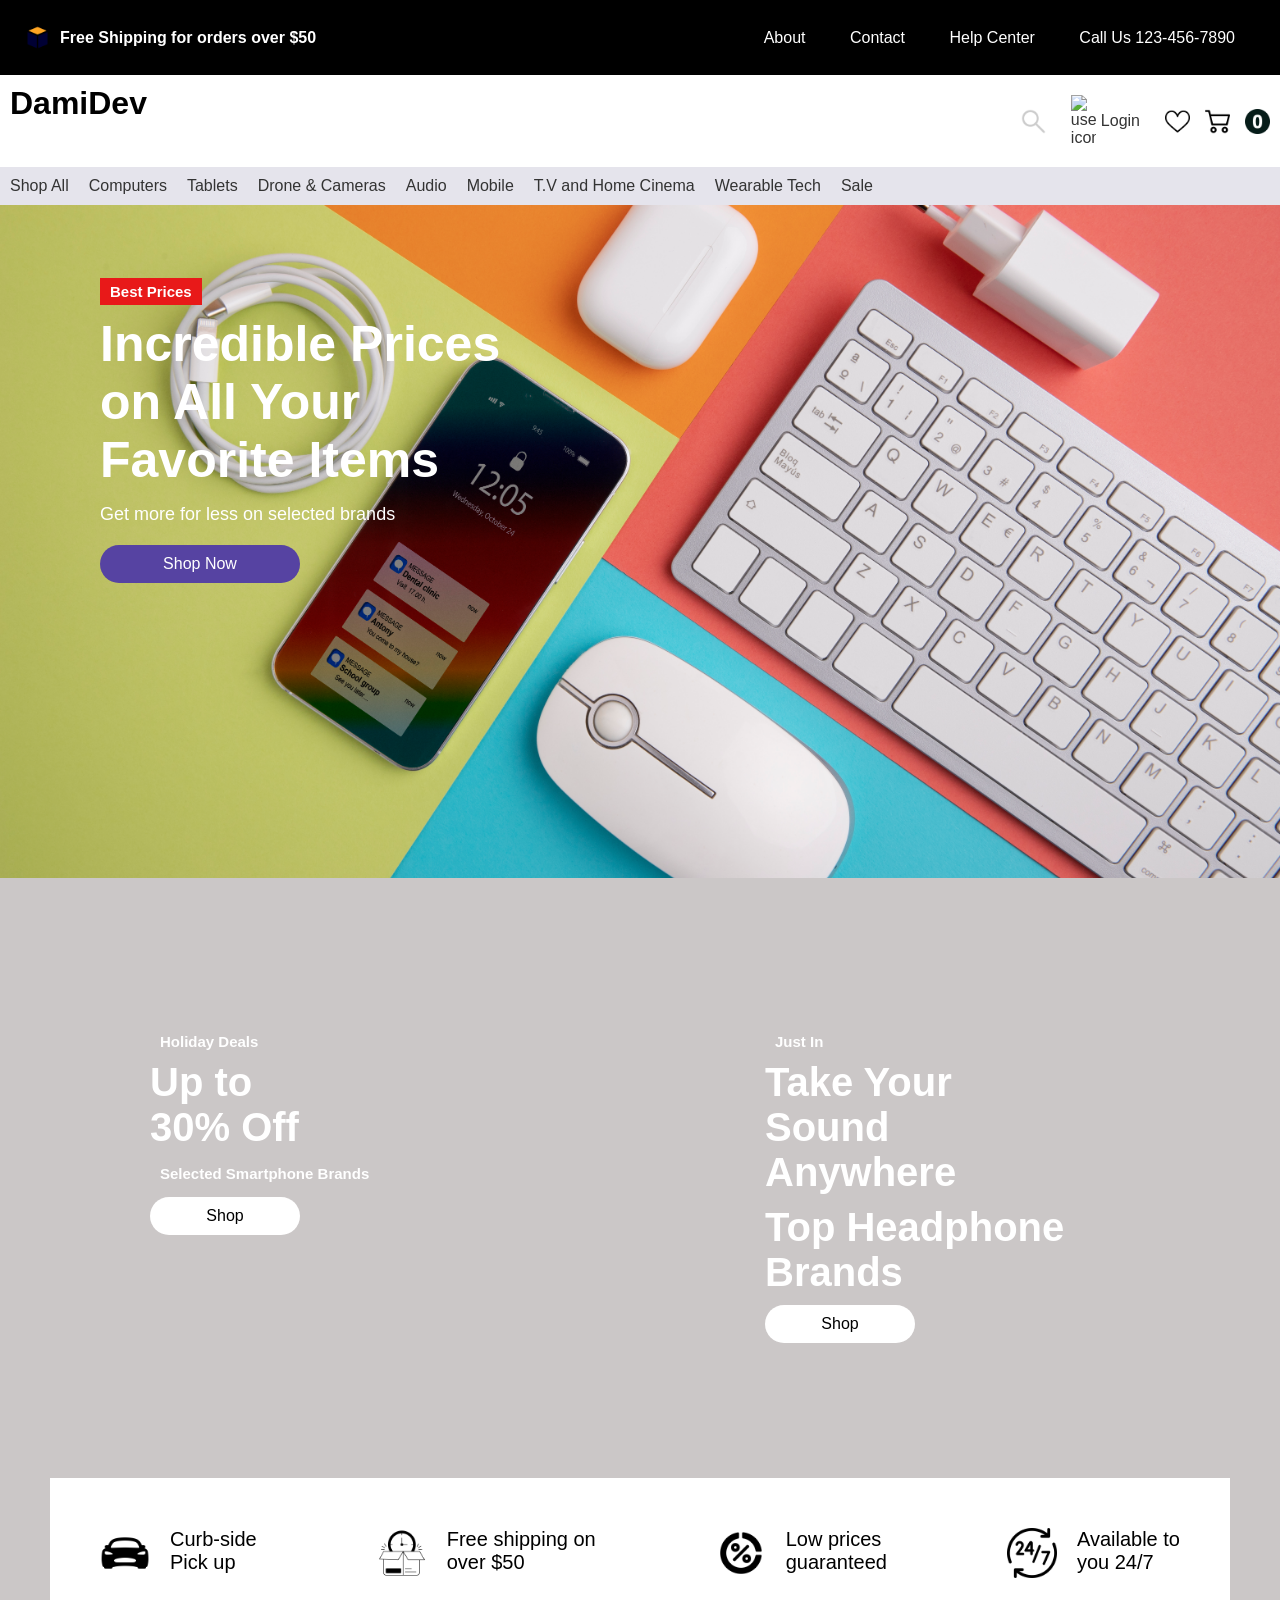
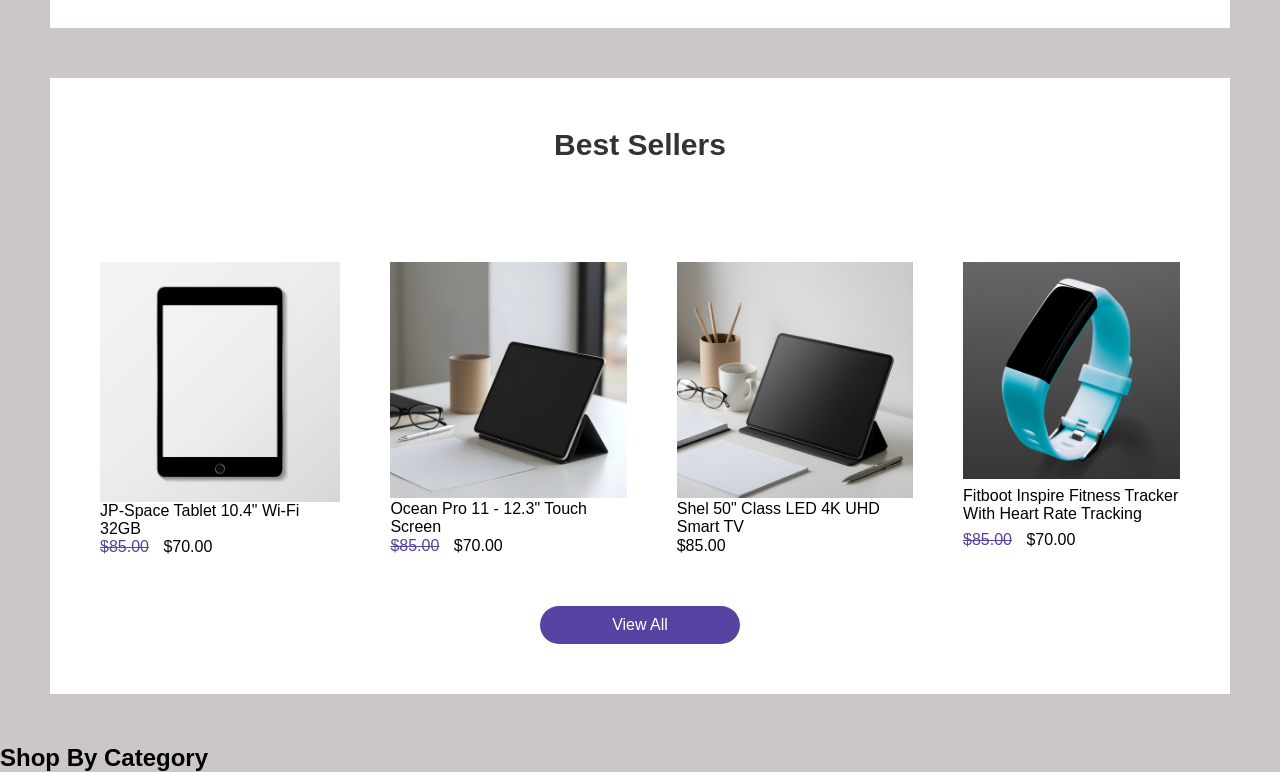
==== index.html @ f5f74932 "Renamed" ====
<!DOCTYPE html>
<html lang="en">

<head>
    <meta charset="UTF-8">
    <meta name="viewport" content="width=device-width, initial-scale=1.0">
    <title>Document</title>
    <link rel="stylesheet" href="pro.css">
</head>

<body>
    <div class="alignment">
        <div class="fixed">
            <div class="nav">
                <div class="left-nav">
                    <img src="box1.png" alt="box icon">
                    <h4>Free Shipping for orders over $50</h4>
                    <div class="about">
                        <a href="#">About</a>
                        <a href="#">Contact</a>
                        <a href="#">Help Center</a>
                        <a href="#">Call Us 123-456-7890</a>
                    </div>
                </div>
            </div>
            <div class="main">
                <div class="logo">
                    <h1>Dami</h1>
                    <h1>Dev</h1>
                </div>
                <div class="icons">
                    <img src="sea.png" alt="search icon">
                    <a href=""><img src="user.png" alt="user icon">Login</a>
                    <img src="heart.png" alt="heart icon">
                    <img src="carrt.png" alt="cart icon">
                    <img src="ooo.png" alt="Letter O icon">
                </div>
            </div>
            <div class="head">
                <a href="#">Shop All</a>
                <a href="#">Computers</a>
                <a href="#">Tablets</a>
                <a href="#">Drone & Cameras</a>
                <a href="#">Audio</a>
                <a href="#">Mobile</a>
                <a href="#">T.V and Home Cinema</a>
                <a href="#">Wearable Tech</a>
                <a href="#">Sale</a>
            </div>
        </div>
        <div class="down">
            <div class="background">
                <div class="bgd">
                    <h5>Best Prices</h5>
                    <h2>Incredible Prices <br> on All Your <br> Favorite Items</h2>
                    <p>Get more for less on selected brands</p>
                    <button>Shop Now</button>
                </div>
            </div>
        </div>
        <div class="smallbody">
            <div class="body-left">
                <div class="body-left-in">
                    <h4>Holiday Deals</h4>
                    <h2>Up to <br> 30% Off</h2>
                    <h5>Selected Smartphone Brands</h5>
                    <button>Shop</button>
                </div>
            </div>
            <div class="body-right">
                <div class="body-right-in">
                    <h4>Just In</h4>
                    <h2>Take Your <br>Sound <br>Anywhere</h2>
                    <h2>Top Headphone Brands</h2>
                    <button>Shop</button>
                </div>
            </div>
        </div>
        <div class="middle">
            <div class="car">
                <img src="car.png" alt="car image">
                <p>Curb-side <br> Pick up</p>
            </div>
            <div class="shipping">
                <img src="on-time.png" alt="on-time image">
                <p>Free shipping on<br> over $50</p>
            </div>
            <div class="low-price">
                <img src="percent.png" alt="percent icon">
                <p>Low prices <br> guaranteed</p>
            </div>
            <div class="twentyfourseven">
                <img src="availability.png" alt="availability icon">
                <p>Available to <br>you 24/7</p>
            </div>
        </div>
        <div class="best-seller">
            <h2>Best Sellers</h2>
            <div class="product">

                <div class="tab">
                    <img src="tabb.jpg" alt="Tablet image">
                    <p>JP-Space Tablet 10.4" Wi-Fi 32GB</p>
                    <p><del>$85.00</del> $70.00</p>
                </div>

                <div class="tablet">
                    <img src="tabu.jpg" alt="Tabelet Image">
                    <p>Ocean Pro 11 - 12.3" Touch Screen</p>
                    <p><del>$85.00</del> $70.00</p>
                </div>

                <div class="television">
                    <img src="pentab.jpg" alt="Smart-tv image">
                    <p>Shel 50" Class LED 4K UHD Smart TV</p>
                    <p>$85.00</p>
                </div>

                <div class="wristband">
                    <img src="smartwatch.jpg" alt="smartwatch Image">
                    <p>Fitboot Inspire Fitness Tracker With Heart Rate Tracking</p>
                    <p><del>$85.00</del> $70.00</p>
                </div>
            </div>
            <div class="button">
                <button>View All</button>
            </div>

        </div>
        <div class="shop-by-category">
            <h2>Shop By Category</h2>
            <div class="category">
                <div class="computers">

                </div>
            </div>
        </div>
    </div>
</body>

</html>
---- pro.css ----
* {
    margin: 0;
    padding: 0;
    box-sizing: border-box;
}

@media screen and (max-width: 768px) {
    .main {
        flex-direction: column;
        align-items: center;
    }

    .head {
        flex-direction: column;
        align-items: center;
    }

    .smallbody {
        flex-direction: column;
        align-items: center;
    }

    .body-left,
    .body-right {
        width: 100%;
        height: 300px;
    }

    .middle {
        flex-direction: column;
        align-items: center;
    }

    .product {
        flex-direction: column;
        align-items: center;
    }
}

.fixed {
    position: fixed;
    width: 100%;
    top: 0;
    z-index: 1000;
}

body {
    font-family: Arial, sans-serif;
    background-color: #cbc7c7;
}

.left-nav {
    display: flex;
    align-items: center;
    padding: 5px;
}

.left-nav img {
    width: 25px;
    height: auto;
    margin-right: 10px;

}

.about {
    margin-left: auto;
}

.about a {
    padding: 20px;
    text-decoration: none;
    color: white;

}

.alignment {
    margin-left: auto;
    background-color: #cbc7c7;
}

.nav {
    background-color: black;
    color: white;
    padding: 20px;
}

.icons {
    display: flex;
    gap: 15px;
    align-items: center;
}

.main {
    display: flex;
    justify-content: space-between;
    padding: 0 20px;
    background-color: white;
    padding: 10px;
}

.icons img {
    width: 25px;
    height: auto;
    gap: 10px;
}

.icons a {
    text-decoration: none;
    color: #333;
    padding: 10px;
    display: flex;
    gap: 5px;
    align-items: center;
}

.head {
    display: flex;
    padding: 10px;
    gap: 20px;
    background-color: rgb(229, 228, 236);
}

.head a {
    text-decoration: none;
    color: #333;
}

.head a:hover {
    color: #007BFF;
}

.background {
    background-image: url('topkey.jpg');
    background-size: cover;
    background-position: center;
    height: 700px;
}

.bgd {
    color: white;
    padding: 100px 100px 0 100px;
    margin-bottom: 100px;
}

.bgd h5 {
    font-size: 15px;
    margin-bottom: 10px;
    background-color: rgb(232, 25, 25);
    display: inline-block;
    padding: 5px 10px;
}

.bgd h2 {
    font-size: 50px;
    margin-bottom: 15px;
}

.bgd p {
    font-size: 18px;
    margin-bottom: 20px;
}

.bgd button {
    background-color: rgb(86, 67, 162);
    color: white;
    border: none;
    padding: 10px 20px;
    font-size: 16px;
    cursor: pointer;
    border-radius: 20px;
    width: 200px;
    height: auto;
}

.down {
    margin-top: 178px;
}

.logo {
    display: flex;
}

.smallbody {
    display: flex;
    background-color: #cbc7c7;
    gap: 50px;
    padding: 50px;
}

.body-left {
    background-image: url(smartphone.jpg);
    background-size: cover;
    width: 50%;
    background-position: center;
    height: 500px;
}

.body-right {
    background-image: url(headphone.jpg);
    background-size: cover;
    width: 50%;
    background-position: center;
    height: 500px;
}

.body-left-in {
    color: white;
    padding: 100px 100px 0 100px;
}

.body-right-in {
    color: white;
    padding: 100px 100px 0 100px;
}

.body-left-in h4 {
    font-size: 15px;
    margin-bottom: 5px;
    display: inline-block;
    padding: 5px 10px;
}

.body-left-in h2 {
    font-size: 40px;
    margin-bottom: 10px;
}

.body-right-in h4 {
    font-size: 15px;
    margin-bottom: 5px;
    display: inline-block;
    padding: 5px 10px;
}

.body-right-in h2 {
    font-size: 40px;
    margin-bottom: 10px;
}

.body-left-in button {
    background-color: white;
    color: black;
    border: none;
    padding: 10px 20px;
    font-size: 16px;
    cursor: pointer;
    border-radius: 20px;
    width: 150px;
    height: auto;
}

.body-right-in button {
    background-color: white;
    color: black;
    border: none;
    padding: 10px 20px;
    font-size: 16px;
    cursor: pointer;
    border-radius: 20px;
    width: 150px;
    height: auto;
}

.body-left-in h5 {
    font-size: 15px;
    margin-bottom: 10px;
    padding: 5px 10px;
}

.middle {
    display: flex;
    padding: 50px;
    gap: 20px;
    justify-content: space-between;
    background-color: white;
    align-items: center;
    margin: 0px 50px 50px 50px;

}

.car {
    display: flex;
}

.car img {
    width: 50px;
    height: auto;

}

.shipping {
    display: flex;
}

.shipping img {
    width: 50px;
    height: auto;
}

.low-price {
    display: flex;
}

.low-price img {
    width: 50px;
    height: auto;
}

.twentyfourseven {
    display: flex;
}

.twentyfourseven img {
    width: 50px;
    height: auto;
}

.middle p {
    margin-left: 20px;
    font-size: 20px;
}

.best-seller {
    background-color: white;
    margin: 0px 50px 50px 50px;
}

.product img {
    width: 100%;
    height: auto;
}

.product {
    display: flex;
    gap: 50px;
    padding: 100px 50px 50px 50px;
}

.product .tab,
.product .tablet,
.product .television,
.product .wristband {
    display: grid;
}

.best-seller h2 {
    padding: 50px 0 0 0;
    font-size: 30px;
    color: #333;
    justify-content: center;
    text-align: center;
}

.button button {
    background-color: rgb(86, 67, 162);
    color: white;
    border: none;
    padding: 10px 20px;
    font-size: 16px;
    cursor: pointer;
    border-radius: 20px;
    width: 200px;
    height: auto;
    justify-content: center;
    align-items: center;
    text-align: center;
}

.button {
    display: flex;
    justify-content: center;
    align-items: center;
    padding-bottom: 50px;
}

.product del {
    color: rgb(86, 67, 162);
    margin-right: 10px;
    font-size: 16px;
}

.product img:hover {
    transform: scale(1.05);
    transition: transform 0.3s;
}
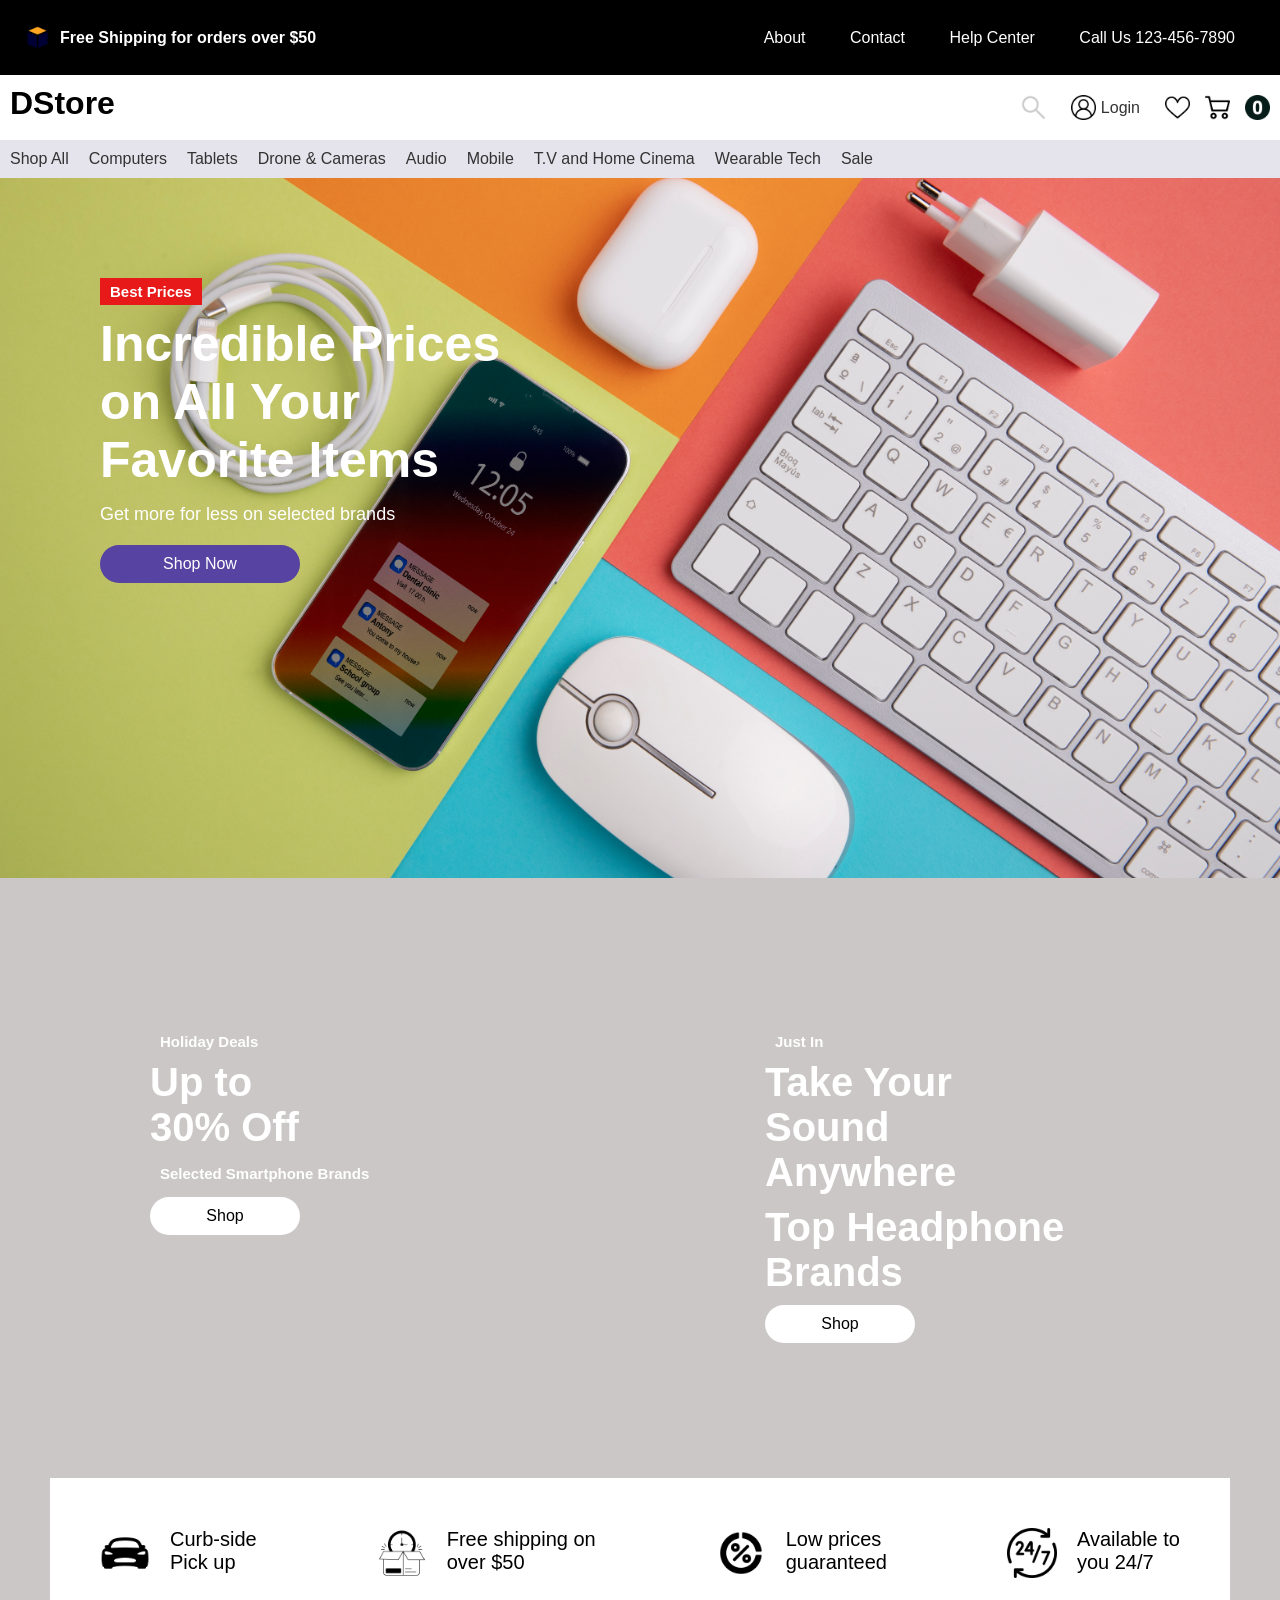
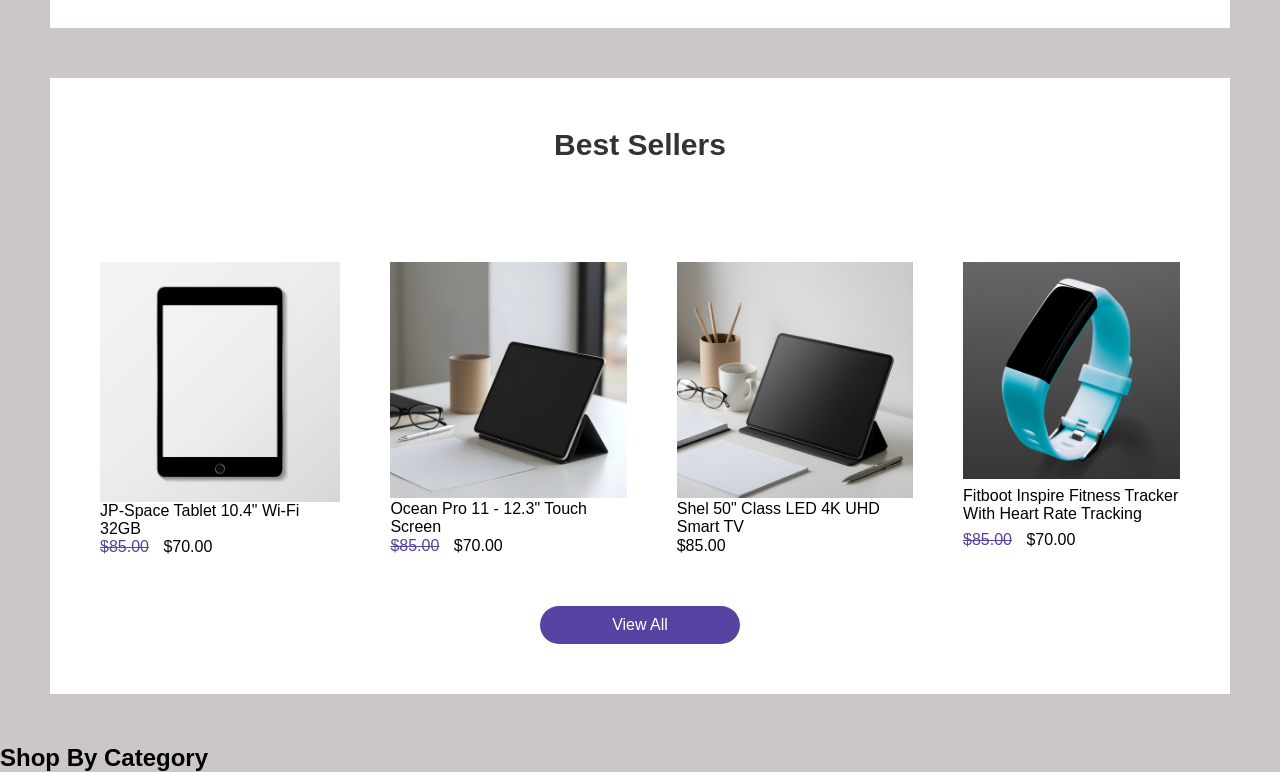
==== commit b08f9b1b: "Title update" ====
--- a/index.html
+++ b/index.html
@@ -25,8 +25,7 @@
             </div>
             <div class="main">
                 <div class="logo">
-                    <h1>Dami</h1>
-                    <h1>Dev</h1>
+                    <h1>DStore</h1>
                 </div>
                 <div class="icons">
                     <img src="sea.png" alt="search icon">
--- a/pro.css
+++ b/pro.css
@@ -10,10 +10,6 @@
         align-items: center;
     }
 
-    .head {
-        flex-direction: column;
-        align-items: center;
-    }
 
     .smallbody {
         flex-direction: column;
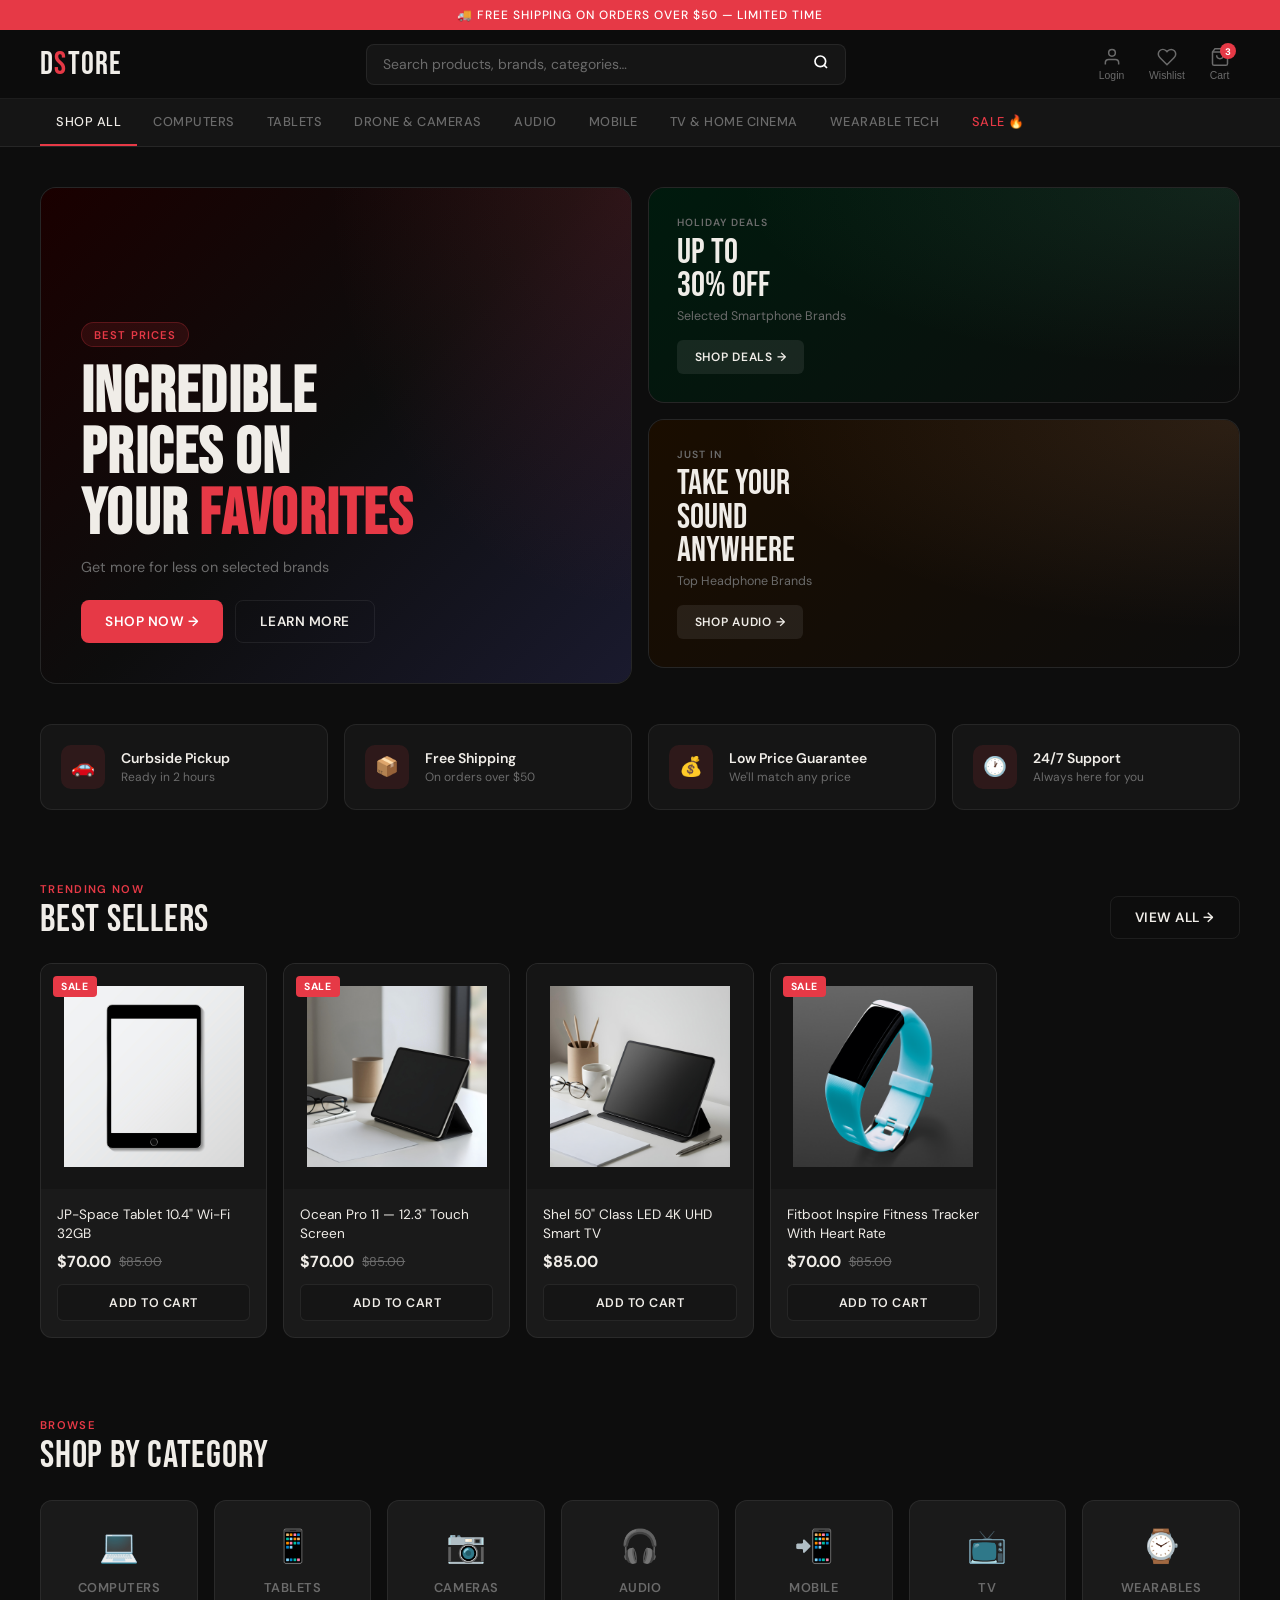
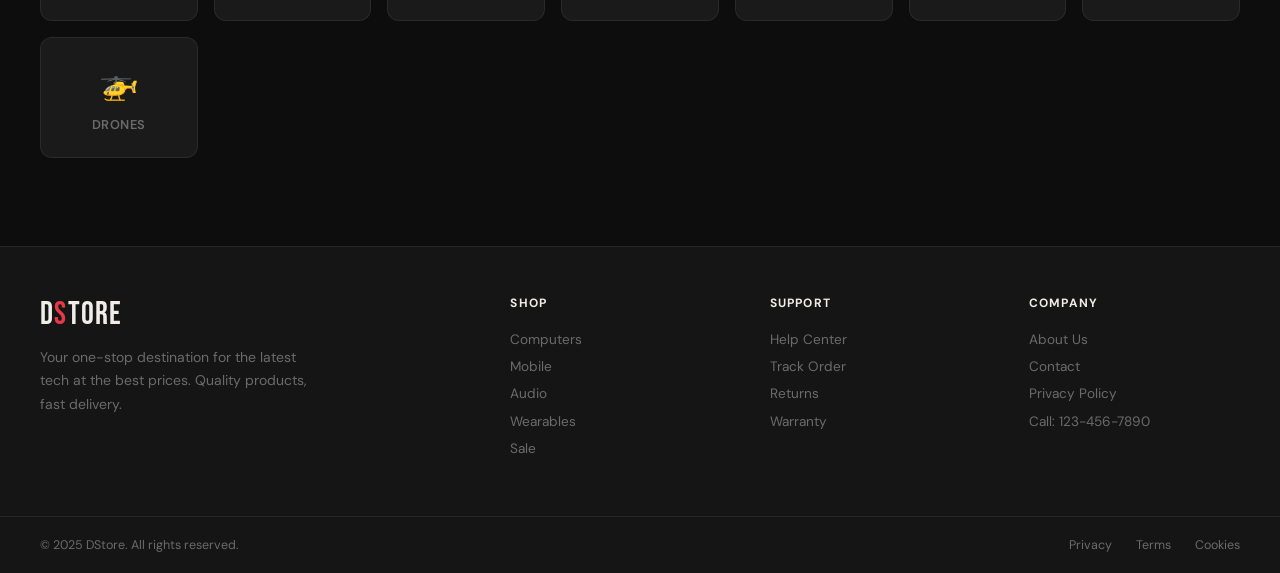
==== commit 48eb7cb4: "Latest update" ====
--- a/index.html
+++ b/index.html
@@ -2,139 +2,1383 @@
 <html lang="en">
 
 <head>
-    <meta charset="UTF-8">
-    <meta name="viewport" content="width=device-width, initial-scale=1.0">
-    <title>Document</title>
-    <link rel="stylesheet" href="pro.css">
+    <meta charset="UTF-8" />
+    <meta name="viewport" content="width=device-width, initial-scale=1.0" />
+    <title>DStore — Tech for Every Life</title>
+    <link rel="preconnect" href="https://fonts.googleapis.com" />
+    <link rel="preconnect" href="https://fonts.gstatic.com" crossorigin />
+    <link
+        href="https://fonts.googleapis.com/css2?family=Bebas+Neue&family=DM+Sans:ital,opsz,wght@0,9..40,300;0,9..40,400;0,9..40,500;0,9..40,600;1,9..40,300&display=swap"
+        rel="stylesheet" />
+    <style>
+        *,
+        *::before,
+        *::after {
+            box-sizing: border-box;
+            margin: 0;
+            padding: 0;
+        }
+
+        :root {
+            --bg: #0d0d0d;
+            --surface: #151515;
+            --card: #1a1a1a;
+            --border: rgba(255, 255, 255, 0.07);
+            --white: #f0ede8;
+            --muted: #6b6b6b;
+            --red: #e63946;
+            --red-dim: rgba(230, 57, 70, 0.12);
+            --ff-head: 'Bebas Neue', cursive;
+            --ff-body: 'DM Sans', sans-serif;
+        }
+
+        html {
+            scroll-behavior: smooth;
+        }
+
+        body {
+            background: var(--bg);
+            color: var(--white);
+            font-family: var(--ff-body);
+            overflow-x: hidden;
+        }
+
+        a {
+            text-decoration: none;
+            color: inherit;
+        }
+
+        img {
+            display: block;
+            max-width: 100%;
+        }
+
+        /* ── TOPBAR ── */
+        .topbar {
+            background: var(--red);
+            text-align: center;
+            font-size: 0.75rem;
+            font-weight: 500;
+            letter-spacing: 0.08em;
+            text-transform: uppercase;
+            padding: 0.45rem 1rem;
+            color: #fff;
+        }
+
+        /* ── HEADER ── */
+        header {
+            position: sticky;
+            top: 0;
+            z-index: 300;
+            background: rgba(13, 13, 13, 0.95);
+            backdrop-filter: blur(16px);
+            border-bottom: 1px solid var(--border);
+        }
+
+        .header-inner {
+            max-width: 1400px;
+            margin: 0 auto;
+            display: flex;
+            align-items: center;
+            justify-content: space-between;
+            padding: 0 clamp(1rem, 4vw, 2.5rem);
+            height: 68px;
+            gap: 1.5rem;
+        }
+
+        .logo {
+            font-family: var(--ff-head);
+            font-size: 2rem;
+            letter-spacing: 0.04em;
+            color: var(--white);
+            flex-shrink: 0;
+        }
+
+        .logo span {
+            color: var(--red);
+        }
+
+        /* search bar */
+        .search-bar {
+            flex: 1;
+            max-width: 480px;
+            display: flex;
+            align-items: center;
+            background: var(--surface);
+            border: 1px solid var(--border);
+            border-radius: 8px;
+            overflow: hidden;
+            transition: border-color 0.2s;
+        }
+
+        .search-bar:focus-within {
+            border-color: var(--red);
+        }
+
+        .search-bar input {
+            flex: 1;
+            background: none;
+            border: none;
+            outline: none;
+            color: var(--white);
+            font-family: var(--ff-body);
+            font-size: 0.875rem;
+            padding: 0.65rem 1rem;
+        }
+
+        .search-bar input::placeholder {
+            color: var(--muted);
+        }
+
+        .search-bar button {
+            background: transparent;
+            border: none;
+            cursor: pointer;
+            padding: 0 1rem;
+            height: 100%;
+            color: #fff;
+            font-size: 1rem;
+        }
+
+        .search-bar button:hover {
+            opacity: 0.85;
+        }
+
+        /* header icons */
+        .header-icons {
+            display: flex;
+            align-items: center;
+            gap: 0.25rem;
+            flex-shrink: 0;
+        }
+
+        .icon-btn {
+            display: flex;
+            flex-direction: column;
+            align-items: center;
+            gap: 0.2rem;
+            padding: 0.5rem 0.65rem;
+            border-radius: 8px;
+            cursor: pointer;
+            transition: background 0.2s;
+            font-size: 0.65rem;
+            color: var(--muted);
+            background: none;
+            border: none;
+        }
+
+        .icon-btn:hover {
+            background: var(--surface);
+            color: var(--white);
+        }
+
+        .icon-btn svg {
+            width: 20px;
+            height: 20px;
+        }
+
+        .cart-wrap {
+            position: relative;
+        }
+
+        .cart-badge {
+            position: absolute;
+            top: 4px;
+            right: 4px;
+            background: var(--red);
+            color: #fff;
+            font-size: 0.6rem;
+            font-weight: 700;
+            width: 16px;
+            height: 16px;
+            border-radius: 50%;
+            display: flex;
+            align-items: center;
+            justify-content: center;
+        }
+
+        /* hamburger */
+        .hamburger {
+            display: none;
+            flex-direction: column;
+            gap: 5px;
+            background: none;
+            border: none;
+            cursor: pointer;
+            padding: 0.5rem;
+        }
+
+        .hamburger span {
+            display: block;
+            width: 24px;
+            height: 2px;
+            background: var(--white);
+            border-radius: 2px;
+            transition: all 0.3s;
+        }
+
+        .hamburger.open span:nth-child(1) {
+            transform: translateY(7px) rotate(45deg);
+        }
+
+        .hamburger.open span:nth-child(2) {
+            opacity: 0;
+        }
+
+        .hamburger.open span:nth-child(3) {
+            transform: translateY(-7px) rotate(-45deg);
+        }
+
+        /* ── NAV ── */
+        .main-nav {
+            background: var(--surface);
+            border-bottom: 1px solid var(--border);
+        }
+
+        .nav-inner {
+            max-width: 1400px;
+            margin: 0 auto;
+            display: flex;
+            align-items: center;
+            padding: 0 clamp(1rem, 4vw, 2.5rem);
+            gap: 0;
+            overflow-x: auto;
+            scrollbar-width: none;
+        }
+
+        .nav-inner::-webkit-scrollbar {
+            display: none;
+        }
+
+        .nav-inner a {
+            font-size: 0.8rem;
+            font-weight: 500;
+            letter-spacing: 0.04em;
+            text-transform: uppercase;
+            color: var(--muted);
+            white-space: nowrap;
+            padding: 0.875rem 1rem;
+            border-bottom: 2px solid transparent;
+            transition: color 0.2s, border-color 0.2s;
+        }
+
+        .nav-inner a:hover,
+        .nav-inner a.active {
+            color: var(--white);
+            border-bottom-color: var(--red);
+        }
+
+        .nav-inner a.sale {
+            color: var(--red);
+        }
+
+        /* ── MOBILE DRAWER ── */
+        .mobile-overlay {
+            display: none;
+            position: fixed;
+            inset: 0;
+            z-index: 250;
+            background: rgba(0, 0, 0, 0.6);
+            backdrop-filter: blur(4px);
+        }
+
+        .mobile-drawer {
+            position: fixed;
+            top: 0;
+            right: 0;
+            bottom: 0;
+            width: min(320px, 85vw);
+            z-index: 260;
+            background: var(--surface);
+            border-left: 1px solid var(--border);
+            transform: translateX(100%);
+            transition: transform 0.35s cubic-bezier(0.4, 0, 0.2, 1);
+            overflow-y: auto;
+            padding: 2rem 1.5rem;
+        }
+
+        .mobile-drawer.open {
+            transform: translateX(0);
+        }
+
+        .mobile-overlay.open {
+            display: block;
+        }
+
+        .drawer-logo {
+            font-family: var(--ff-head);
+            font-size: 1.8rem;
+            margin-bottom: 2rem;
+        }
+
+        .drawer-logo span {
+            color: var(--red);
+        }
+
+        .drawer-search {
+            display: flex;
+            align-items: center;
+            background: var(--card);
+            border: 1px solid var(--border);
+            border-radius: 8px;
+            overflow: hidden;
+            margin-bottom: 1.5rem;
+        }
+
+        .drawer-search input {
+            flex: 1;
+            background: none;
+            border: none;
+            outline: none;
+            color: var(--white);
+            font-family: var(--ff-body);
+            font-size: 0.875rem;
+            padding: 0.65rem 0.875rem;
+        }
+
+        .drawer-search input::placeholder {
+            color: var(--muted);
+        }
+
+        .drawer-nav {
+            display: flex;
+            flex-direction: column;
+            gap: 0.25rem;
+            margin-bottom: 2rem;
+        }
+
+        .drawer-nav a {
+            font-size: 0.9rem;
+            font-weight: 500;
+            letter-spacing: 0.04em;
+            text-transform: uppercase;
+            color: var(--muted);
+            padding: 0.75rem 0.5rem;
+            border-bottom: 1px solid var(--border);
+            transition: color 0.2s;
+        }
+
+        .drawer-nav a:hover {
+            color: var(--white);
+        }
+
+        .drawer-nav a.sale {
+            color: var(--red);
+        }
+
+        .drawer-actions {
+            display: flex;
+            flex-direction: column;
+            gap: 0.75rem;
+        }
+
+        .drawer-actions a {
+            display: flex;
+            align-items: center;
+            gap: 0.75rem;
+            font-size: 0.875rem;
+            color: var(--muted);
+            padding: 0.5rem;
+            transition: color 0.2s;
+        }
+
+        .drawer-actions a:hover {
+            color: var(--white);
+        }
+
+        /* ── HERO ── */
+        .hero {
+            max-width: 1400px;
+            margin: 0 auto;
+            padding: clamp(1.5rem, 4vw, 2.5rem) clamp(1rem, 4vw, 2.5rem);
+            display: grid;
+            grid-template-columns: 1fr 1fr;
+            grid-template-rows: auto auto;
+            gap: 1rem;
+        }
+
+        .hero-main {
+            grid-column: 1;
+            grid-row: 1 / 3;
+            background: var(--surface);
+            border: 1px solid var(--border);
+            border-radius: 16px;
+            overflow: hidden;
+            min-height: 480px;
+            position: relative;
+            display: flex;
+            align-items: flex-end;
+            padding: 2.5rem;
+        }
+
+        .hero-main-bg {
+            position: absolute;
+            inset: 0;
+            background: linear-gradient(135deg, #1a0000 0%, #0d0d0d 50%, #1a1a2e 100%);
+        }
+
+        .hero-main-glow {
+            position: absolute;
+            top: 0;
+            right: 0;
+            width: 60%;
+            height: 100%;
+            background: radial-gradient(ellipse at top right, rgba(230, 57, 70, 0.15) 0%, transparent 60%);
+        }
+
+        .hero-main-content {
+            position: relative;
+            z-index: 1;
+        }
+
+        .hero-tag {
+            display: inline-block;
+            background: var(--red-dim);
+            color: var(--red);
+            font-size: 0.7rem;
+            font-weight: 600;
+            letter-spacing: 0.1em;
+            text-transform: uppercase;
+            padding: 0.3rem 0.75rem;
+            border-radius: 100px;
+            border: 1px solid rgba(230, 57, 70, 0.25);
+            margin-bottom: 1rem;
+        }
+
+        .hero-title {
+            font-family: var(--ff-head);
+            font-size: clamp(2.8rem, 5vw, 4.5rem);
+            line-height: 0.95;
+            letter-spacing: 0.02em;
+            color: var(--white);
+            margin-bottom: 0.75rem;
+        }
+
+        .hero-title .red {
+            color: var(--red);
+        }
+
+        .hero-sub {
+            font-size: 0.9rem;
+            color: var(--muted);
+            margin-bottom: 1.5rem;
+        }
+
+        .btn {
+            display: inline-flex;
+            align-items: center;
+            gap: 0.5rem;
+            font-family: var(--ff-body);
+            font-size: 0.85rem;
+            font-weight: 600;
+            letter-spacing: 0.04em;
+            text-transform: uppercase;
+            padding: 0.75rem 1.5rem;
+            border-radius: 8px;
+            border: none;
+            cursor: pointer;
+            transition: all 0.2s;
+            text-decoration: none;
+        }
+
+        .btn-red {
+            background: var(--red);
+            color: #fff;
+        }
+
+        .btn-red:hover {
+            background: #c0303b;
+            transform: translateY(-1px);
+        }
+
+        .btn-outline {
+            background: transparent;
+            border: 1px solid var(--border);
+            color: var(--white);
+        }
+
+        .btn-outline:hover {
+            border-color: var(--white);
+        }
+
+        .hero-side {
+            background: var(--surface);
+            border: 1px solid var(--border);
+            border-radius: 16px;
+            overflow: hidden;
+            position: relative;
+            display: flex;
+            align-items: flex-end;
+            padding: 1.75rem;
+            min-height: 200px;
+        }
+
+        .hero-side-bg1 {
+            position: absolute;
+            inset: 0;
+            background: linear-gradient(135deg, #001a0d 0%, #0d0d0d 100%);
+        }
+
+        .hero-side-bg2 {
+            position: absolute;
+            inset: 0;
+            background: linear-gradient(135deg, #1a0d00 0%, #0d0d0d 100%);
+        }
+
+        .hero-side-glow1 {
+            position: absolute;
+            top: 0;
+            right: 0;
+            width: 100%;
+            height: 100%;
+            background: radial-gradient(ellipse at top right, rgba(82, 183, 136, 0.12) 0%, transparent 60%);
+        }
+
+        .hero-side-glow2 {
+            position: absolute;
+            top: 0;
+            right: 0;
+            width: 100%;
+            height: 100%;
+            background: radial-gradient(ellipse at top right, rgba(244, 162, 97, 0.12) 0%, transparent 60%);
+        }
+
+        .hero-side-content {
+            position: relative;
+            z-index: 1;
+        }
+
+        .hero-side-tag {
+            font-size: 0.65rem;
+            font-weight: 600;
+            letter-spacing: 0.1em;
+            text-transform: uppercase;
+            color: var(--muted);
+            margin-bottom: 0.4rem;
+        }
+
+        .hero-side-title {
+            font-family: var(--ff-head);
+            font-size: clamp(1.6rem, 3vw, 2.2rem);
+            line-height: 0.95;
+            color: var(--white);
+            margin-bottom: 0.35rem;
+        }
+
+        .hero-side-sub {
+            font-size: 0.78rem;
+            color: var(--muted);
+            margin-bottom: 1rem;
+        }
+
+        .btn-sm {
+            font-family: var(--ff-body);
+            font-size: 0.75rem;
+            font-weight: 600;
+            letter-spacing: 0.06em;
+            text-transform: uppercase;
+            padding: 0.55rem 1.1rem;
+            border-radius: 6px;
+            border: none;
+            cursor: pointer;
+            transition: all 0.2s;
+            background: rgba(255, 255, 255, 0.08);
+            color: var(--white);
+        }
+
+        .btn-sm:hover {
+            background: rgba(255, 255, 255, 0.15);
+        }
+
+        /* ── PERKS ── */
+        .perks {
+            max-width: 1400px;
+            margin: 0 auto;
+            padding: 0 clamp(1rem, 4vw, 2.5rem) clamp(1.5rem, 3vw, 2rem);
+            display: grid;
+            grid-template-columns: repeat(4, 1fr);
+            gap: 1rem;
+        }
+
+        .perk {
+            background: var(--surface);
+            border: 1px solid var(--border);
+            border-radius: 12px;
+            padding: 1.25rem;
+            display: flex;
+            align-items: center;
+            gap: 1rem;
+            transition: border-color 0.2s;
+        }
+
+        .perk:hover {
+            border-color: rgba(255, 255, 255, 0.15);
+        }
+
+        .perk-icon {
+            width: 44px;
+            height: 44px;
+            border-radius: 10px;
+            background: var(--red-dim);
+            color: var(--red);
+            display: flex;
+            align-items: center;
+            justify-content: center;
+            font-size: 1.2rem;
+            flex-shrink: 0;
+        }
+
+        .perk-title {
+            font-weight: 600;
+            font-size: 0.875rem;
+            margin-bottom: 0.15rem;
+        }
+
+        .perk-sub {
+            font-size: 0.75rem;
+            color: var(--muted);
+        }
+
+        /* ── SECTION HEADER ── */
+        .section-wrap {
+            max-width: 1400px;
+            margin: 0 auto;
+            padding: clamp(1.5rem, 4vw, 2.5rem) clamp(1rem, 4vw, 2.5rem);
+        }
+
+        .section-head {
+            display: flex;
+            align-items: flex-end;
+            justify-content: space-between;
+            margin-bottom: 1.5rem;
+            gap: 1rem;
+        }
+
+        .section-label {
+            font-size: 0.7rem;
+            font-weight: 600;
+            text-transform: uppercase;
+            letter-spacing: 0.12em;
+            color: var(--red);
+            margin-bottom: 0.3rem;
+        }
+
+        .section-title {
+            font-family: var(--ff-head);
+            font-size: clamp(1.8rem, 3vw, 2.5rem);
+            letter-spacing: 0.02em;
+            color: var(--white);
+            line-height: 1;
+        }
+
+        /* ── PRODUCT GRID ── */
+        .product-grid {
+            display: grid;
+            grid-template-columns: repeat(auto-fill, minmax(220px, 1fr));
+            gap: 1rem;
+        }
+
+        .product-card {
+            background: var(--card);
+            border: 1px solid var(--border);
+            border-radius: 12px;
+            overflow: hidden;
+            cursor: pointer;
+            transition: transform 0.25s, border-color 0.25s;
+            position: relative;
+        }
+
+        .product-card:hover {
+            transform: translateY(-4px);
+            border-color: rgba(255, 255, 255, 0.15);
+        }
+
+        .product-img {
+            width: 100%;
+            aspect-ratio: 1;
+            background: var(--surface);
+            display: flex;
+            align-items: center;
+            justify-content: center;
+            overflow: hidden;
+            position: relative;
+        }
+
+        .product-img img {
+            width: 80%;
+            height: 80%;
+            object-fit: contain;
+            transition: transform 0.4s;
+        }
+
+        .product-card:hover .product-img img {
+            transform: scale(1.05);
+        }
+
+        .product-img-placeholder {
+            width: 100%;
+            height: 100%;
+            display: flex;
+            align-items: center;
+            justify-content: center;
+            font-size: 3.5rem;
+            opacity: 0.3;
+        }
+
+        .badge-sale {
+            position: absolute;
+            top: 0.75rem;
+            left: 0.75rem;
+            background: var(--red);
+            color: #fff;
+            font-size: 0.65rem;
+            font-weight: 700;
+            letter-spacing: 0.06em;
+            padding: 0.25rem 0.5rem;
+            border-radius: 4px;
+        }
+
+        .wishlist-btn {
+            position: absolute;
+            top: 0.75rem;
+            right: 0.75rem;
+            width: 32px;
+            height: 32px;
+            border-radius: 50%;
+            background: rgba(13, 13, 13, 0.7);
+            border: 1px solid var(--border);
+            display: flex;
+            align-items: center;
+            justify-content: center;
+            color: var(--muted);
+            cursor: pointer;
+            transition: all 0.2s;
+            opacity: 0;
+        }
+
+        .product-card:hover .wishlist-btn {
+            opacity: 1;
+        }
+
+        .wishlist-btn:hover {
+            color: var(--red);
+            border-color: var(--red);
+        }
+
+        .product-info {
+            padding: 1rem;
+        }
+
+        .product-name {
+            font-size: 0.85rem;
+            color: var(--white);
+            margin-bottom: 0.5rem;
+            line-height: 1.4;
+            display: -webkit-box;
+            -webkit-line-clamp: 2;
+            -webkit-box-orient: vertical;
+            overflow: hidden;
+        }
+
+        .product-price {
+            display: flex;
+            align-items: center;
+            gap: 0.5rem;
+        }
+
+        .price-now {
+            font-weight: 700;
+            font-size: 1rem;
+            color: var(--white);
+        }
+
+        .price-was {
+            font-size: 0.8rem;
+            color: var(--muted);
+            text-decoration: line-through;
+        }
+
+        .add-cart {
+            width: 100%;
+            margin-top: 0.75rem;
+            background: var(--surface);
+            color: var(--white);
+            border: 1px solid var(--border);
+            border-radius: 6px;
+            font-family: var(--ff-body);
+            font-size: 0.78rem;
+            font-weight: 600;
+            letter-spacing: 0.04em;
+            text-transform: uppercase;
+            padding: 0.6rem;
+            cursor: pointer;
+            transition: all 0.2s;
+        }
+
+        .add-cart:hover {
+            background: var(--red);
+            border-color: var(--red);
+        }
+
+        /* ── CATEGORIES ── */
+        .cat-grid {
+            display: grid;
+            grid-template-columns: repeat(auto-fill, minmax(140px, 1fr));
+            gap: 1rem;
+        }
+
+        .cat-card {
+            background: var(--card);
+            border: 1px solid var(--border);
+            border-radius: 12px;
+            padding: 1.5rem 1rem;
+            text-align: center;
+            cursor: pointer;
+            transition: all 0.25s;
+        }
+
+        .cat-card:hover {
+            border-color: var(--red);
+            background: var(--red-dim);
+            transform: translateY(-3px);
+        }
+
+        .cat-icon {
+            font-size: 2rem;
+            margin-bottom: 0.75rem;
+        }
+
+        .cat-name {
+            font-size: 0.8rem;
+            font-weight: 600;
+            letter-spacing: 0.04em;
+            text-transform: uppercase;
+            color: var(--muted);
+        }
+
+        .cat-card:hover .cat-name {
+            color: var(--white);
+        }
+
+        /* ── FOOTER ── */
+        footer {
+            background: var(--surface);
+            border-top: 1px solid var(--border);
+            margin-top: 3rem;
+        }
+
+        .footer-inner {
+            max-width: 1400px;
+            margin: 0 auto;
+            padding: 3rem clamp(1rem, 4vw, 2.5rem);
+            display: grid;
+            grid-template-columns: 2fr 1fr 1fr 1fr;
+            gap: 3rem;
+        }
+
+        .footer-brand .logo {
+            font-size: 2rem;
+            margin-bottom: 0.75rem;
+        }
+
+        .footer-brand p {
+            font-size: 0.875rem;
+            color: var(--muted);
+            line-height: 1.7;
+            max-width: 28ch;
+        }
+
+        .footer-col h4 {
+            font-size: 0.75rem;
+            font-weight: 700;
+            letter-spacing: 0.1em;
+            text-transform: uppercase;
+            color: var(--white);
+            margin-bottom: 1.25rem;
+        }
+
+        .footer-col a {
+            display: block;
+            font-size: 0.85rem;
+            color: var(--muted);
+            margin-bottom: 0.65rem;
+            transition: color 0.2s;
+        }
+
+        .footer-col a:hover {
+            color: var(--white);
+        }
+
+        .footer-bottom {
+            border-top: 1px solid var(--border);
+            display: flex;
+            align-items: center;
+            justify-content: space-between;
+            flex-wrap: wrap;
+            gap: 1rem;
+            padding: 1.25rem clamp(1rem, 4vw, 2.5rem);
+            max-width: 1400px;
+            margin: 0 auto;
+        }
+
+        .footer-bottom p {
+            font-size: 0.78rem;
+            color: var(--muted);
+        }
+
+        .footer-links {
+            display: flex;
+            gap: 1.5rem;
+        }
+
+        .footer-links a {
+            font-size: 0.78rem;
+            color: var(--muted);
+            transition: color 0.2s;
+        }
+
+        .footer-links a:hover {
+            color: var(--white);
+        }
+
+        /* ── REVEAL ── */
+        .reveal {
+            opacity: 0;
+            transform: translateY(24px);
+            transition: opacity 0.65s ease, transform 0.65s ease;
+        }
+
+        .reveal.in {
+            opacity: 1;
+            transform: none;
+        }
+
+        /* ════════════════════ RESPONSIVE ════════════════════ */
+        @media (max-width: 1024px) {
+            .footer-inner {
+                grid-template-columns: 1fr 1fr;
+                gap: 2rem;
+            }
+
+            .perks {
+                grid-template-columns: repeat(2, 1fr);
+            }
+        }
+
+        @media (max-width: 768px) {
+            .hero {
+                grid-template-columns: 1fr;
+            }
+
+            .hero-main {
+                grid-column: 1;
+                grid-row: auto;
+                min-height: 360px;
+            }
+
+            .search-bar {
+                display: none;
+            }
+
+            .hamburger {
+                display: flex;
+            }
+
+            .header-icons .icon-btn:not(.cart-wrap) {
+                display: none;
+            }
+
+            .main-nav {
+                display: none;
+            }
+        }
+
+        @media (max-width: 640px) {
+            .perks {
+                grid-template-columns: 1fr;
+            }
+
+            .footer-inner {
+                grid-template-columns: 1fr;
+                gap: 2rem;
+            }
+
+            .footer-bottom {
+                flex-direction: column;
+                align-items: flex-start;
+            }
+        }
+    </style>
 </head>
 
 <body>
-    <div class="alignment">
-        <div class="fixed">
-            <div class="nav">
-                <div class="left-nav">
-                    <img src="box1.png" alt="box icon">
-                    <h4>Free Shipping for orders over $50</h4>
-                    <div class="about">
-                        <a href="#">About</a>
-                        <a href="#">Contact</a>
-                        <a href="#">Help Center</a>
-                        <a href="#">Call Us 123-456-7890</a>
+
+    <!-- TOPBAR -->
+    <div class="topbar">🚚 Free Shipping on orders over $50 — Limited Time</div>
+
+    <!-- HEADER -->
+    <header>
+        <div class="header-inner">
+            <a href="#" class="logo">D<span>S</span>tore</a>
+
+            <div class="search-bar">
+                <input type="text" placeholder="Search products, brands, categories…" />
+                <button>
+                    <svg width="16" height="16" viewBox="0 0 24 24" fill="none" stroke="currentColor"
+                        stroke-width="2.5">
+                        <circle cx="11" cy="11" r="8" />
+                        <path d="m21 21-4.35-4.35" />
+                    </svg>
+                </button>
+            </div>
+
+            <div class="header-icons">
+                <button class="icon-btn" aria-label="Account">
+                    <svg viewBox="0 0 24 24" fill="none" stroke="currentColor" stroke-width="1.8">
+                        <path d="M20 21v-2a4 4 0 0 0-4-4H8a4 4 0 0 0-4 4v2" />
+                        <circle cx="12" cy="7" r="4" />
+                    </svg>
+                    Login
+                </button>
+                <button class="icon-btn" aria-label="Wishlist">
+                    <svg viewBox="0 0 24 24" fill="none" stroke="currentColor" stroke-width="1.8">
+                        <path
+                            d="M20.84 4.61a5.5 5.5 0 0 0-7.78 0L12 5.67l-1.06-1.06a5.5 5.5 0 0 0-7.78 7.78l1.06 1.06L12 21.23l7.78-7.78 1.06-1.06a5.5 5.5 0 0 0 0-7.78z" />
+                    </svg>
+                    Wishlist
+                </button>
+                <div class="cart-wrap">
+                    <button class="icon-btn" aria-label="Cart">
+                        <svg viewBox="0 0 24 24" fill="none" stroke="currentColor" stroke-width="1.8">
+                            <path d="M6 2 3 6v14a2 2 0 0 0 2 2h14a2 2 0 0 0 2-2V6l-3-4z" />
+                            <line x1="3" y1="6" x2="21" y2="6" />
+                            <path d="M16 10a4 4 0 0 1-8 0" />
+                        </svg>
+                        Cart
+                    </button>
+                    <div class="cart-badge">3</div>
+                </div>
+                <button class="hamburger" id="hamburger" aria-label="Menu">
+                    <span></span><span></span><span></span>
+                </button>
+            </div>
+        </div>
+    </header>
+
+    <!-- DESKTOP NAV -->
+    <nav class="main-nav">
+        <div class="nav-inner">
+            <a href="#" class="active">Shop All</a>
+            <a href="#">Computers</a>
+            <a href="#">Tablets</a>
+            <a href="#">Drone & Cameras</a>
+            <a href="#">Audio</a>
+            <a href="#">Mobile</a>
+            <a href="#">TV & Home Cinema</a>
+            <a href="#">Wearable Tech</a>
+            <a href="#" class="sale">Sale 🔥</a>
+        </div>
+    </nav>
+
+    <!-- MOBILE OVERLAY -->
+    <div class="mobile-overlay" id="overlay"></div>
+
+    <!-- MOBILE DRAWER -->
+    <div class="mobile-drawer" id="drawer">
+        <div class="drawer-logo">D<span style="color:var(--red)">S</span>tore</div>
+        <div class="drawer-search">
+            <input type="text" placeholder="Search…" />
+        </div>
+        <div class="drawer-nav">
+            <a href="#">Shop All</a>
+            <a href="#">Computers</a>
+            <a href="#">Tablets</a>
+            <a href="#">Drone & Cameras</a>
+            <a href="#">Audio</a>
+            <a href="#">Mobile</a>
+            <a href="#">TV & Home Cinema</a>
+            <a href="#">Wearable Tech</a>
+            <a href="#" class="sale">Sale 🔥</a>
+        </div>
+        <div class="drawer-actions">
+            <a href="#">
+                <svg width="18" height="18" viewBox="0 0 24 24" fill="none" stroke="currentColor" stroke-width="1.8">
+                    <path d="M20 21v-2a4 4 0 0 0-4-4H8a4 4 0 0 0-4 4v2" />
+                    <circle cx="12" cy="7" r="4" />
+                </svg>
+                My Account / Login
+            </a>
+            <a href="#">
+                <svg width="18" height="18" viewBox="0 0 24 24" fill="none" stroke="currentColor" stroke-width="1.8">
+                    <path
+                        d="M20.84 4.61a5.5 5.5 0 0 0-7.78 0L12 5.67l-1.06-1.06a5.5 5.5 0 0 0-7.78 7.78l1.06 1.06L12 21.23l7.78-7.78 1.06-1.06a5.5 5.5 0 0 0 0-7.78z" />
+                </svg>
+                Wishlist
+            </a>
+            <a href="#">
+                <svg width="18" height="18" viewBox="0 0 24 24" fill="none" stroke="currentColor" stroke-width="1.8">
+                    <path d="M6 2 3 6v14a2 2 0 0 0 2 2h14a2 2 0 0 0 2-2V6l-3-4z" />
+                    <line x1="3" y1="6" x2="21" y2="6" />
+                    <path d="M16 10a4 4 0 0 1-8 0" />
+                </svg>
+                Cart (3)
+            </a>
+        </div>
+    </div>
+
+    <!-- HERO -->
+    <div class="hero">
+        <!-- Main hero -->
+        <div class="hero-main">
+            <div class="hero-main-bg"></div>
+            <div class="hero-main-glow"></div>
+            <div class="hero-main-content">
+                <div class="hero-tag">Best Prices</div>
+                <h1 class="hero-title">Incredible<br>Prices on<br>Your <span class="red">Favorites</span></h1>
+                <p class="hero-sub">Get more for less on selected brands</p>
+                <div style="display:flex;gap:0.75rem;flex-wrap:wrap">
+                    <a href="#" class="btn btn-red">Shop Now →</a>
+                    <a href="#" class="btn btn-outline">Learn More</a>
+                </div>
+            </div>
+        </div>
+
+        <!-- Side cards -->
+        <div style="display:flex;flex-direction:column;gap:1rem">
+            <div class="hero-side">
+                <div class="hero-side-bg1"></div>
+                <div class="hero-side-glow1"></div>
+                <div class="hero-side-content">
+                    <div class="hero-side-tag">Holiday Deals</div>
+                    <div class="hero-side-title">Up to<br>30% Off</div>
+                    <div class="hero-side-sub">Selected Smartphone Brands</div>
+                    <button class="btn-sm">Shop Deals →</button>
+                </div>
+            </div>
+            <div class="hero-side">
+                <div class="hero-side-bg2"></div>
+                <div class="hero-side-glow2"></div>
+                <div class="hero-side-content">
+                    <div class="hero-side-tag">Just In</div>
+                    <div class="hero-side-title">Take Your<br>Sound<br>Anywhere</div>
+                    <div class="hero-side-sub">Top Headphone Brands</div>
+                    <button class="btn-sm">Shop Audio →</button>
+                </div>
+            </div>
+        </div>
+    </div>
+
+    <!-- PERKS -->
+    <div class="perks reveal">
+        <div class="perk">
+            <div class="perk-icon">🚗</div>
+            <div>
+                <div class="perk-title">Curbside Pickup</div>
+                <div class="perk-sub">Ready in 2 hours</div>
+            </div>
+        </div>
+        <div class="perk">
+            <div class="perk-icon">📦</div>
+            <div>
+                <div class="perk-title">Free Shipping</div>
+                <div class="perk-sub">On orders over $50</div>
+            </div>
+        </div>
+        <div class="perk">
+            <div class="perk-icon">💰</div>
+            <div>
+                <div class="perk-title">Low Price Guarantee</div>
+                <div class="perk-sub">We'll match any price</div>
+            </div>
+        </div>
+        <div class="perk">
+            <div class="perk-icon">🕐</div>
+            <div>
+                <div class="perk-title">24/7 Support</div>
+                <div class="perk-sub">Always here for you</div>
+            </div>
+        </div>
+    </div>
+
+    <!-- BEST SELLERS -->
+    <div class="section-wrap reveal">
+        <div class="section-head">
+            <div>
+                <div class="section-label">Trending Now</div>
+                <div class="section-title">Best Sellers</div>
+            </div>
+            <a href="#" class="btn btn-outline">View All →</a>
+        </div>
+        <div class="product-grid">
+            <div class="product-card">
+                <div class="product-img">
+                    <div class="badge-sale">SALE</div>
+                    <button class="wishlist-btn">♡</button>
+                    <img src="tabb.jpg" alt="JP-Space Tablet" />
+                </div>
+                <div class="product-info">
+                    <div class="product-name">JP-Space Tablet 10.4" Wi-Fi 32GB</div>
+                    <div class="product-price">
+                        <span class="price-now">$70.00</span>
+                        <span class="price-was">$85.00</span>
                     </div>
+                    <button class="add-cart">Add to Cart</button>
                 </div>
             </div>
-            <div class="main">
-                <div class="logo">
-                    <h1>DStore</h1>
+            <div class="product-card">
+                <div class="product-img">
+                    <div class="badge-sale">SALE</div>
+                    <button class="wishlist-btn">♡</button>
+                    <img src="tabu.jpg" alt="Ocean Pro 11" />
                 </div>
-                <div class="icons">
-                    <img src="sea.png" alt="search icon">
-                    <a href=""><img src="user.png" alt="user icon">Login</a>
-                    <img src="heart.png" alt="heart icon">
-                    <img src="carrt.png" alt="cart icon">
-                    <img src="ooo.png" alt="Letter O icon">
+                <div class="product-info">
+                    <div class="product-name">Ocean Pro 11 — 12.3" Touch Screen</div>
+                    <div class="product-price">
+                        <span class="price-now">$70.00</span>
+                        <span class="price-was">$85.00</span>
+                    </div>
+                    <button class="add-cart">Add to Cart</button>
                 </div>
             </div>
-            <div class="head">
-                <a href="#">Shop All</a>
+            <div class="product-card">
+                <div class="product-img">
+                    <button class="wishlist-btn">♡</button>
+                    <img src="pentab.jpg" alt="Shel 50 Smart TV" />
+                </div>
+                <div class="product-info">
+                    <div class="product-name">Shel 50" Class LED 4K UHD Smart TV</div>
+                    <div class="product-price">
+                        <span class="price-now">$85.00</span>
+                    </div>
+                    <button class="add-cart">Add to Cart</button>
+                </div>
+            </div>
+            <div class="product-card">
+                <div class="product-img">
+                    <div class="badge-sale">SALE</div>
+                    <button class="wishlist-btn">♡</button>
+                    <img src="smartwatch.jpg" alt="Fitboot Fitness Tracker" />
+                </div>
+                <div class="product-info">
+                    <div class="product-name">Fitboot Inspire Fitness Tracker With Heart Rate</div>
+                    <div class="product-price">
+                        <span class="price-now">$70.00</span>
+                        <span class="price-was">$85.00</span>
+                    </div>
+                    <button class="add-cart">Add to Cart</button>
+                </div>
+            </div>
+        </div>
+    </div>
+
+    <!-- SHOP BY CATEGORY -->
+    <div class="section-wrap reveal">
+        <div class="section-head">
+            <div>
+                <div class="section-label">Browse</div>
+                <div class="section-title">Shop By Category</div>
+            </div>
+        </div>
+        <div class="cat-grid">
+            <div class="cat-card">
+                <div class="cat-icon">💻</div>
+                <div class="cat-name">Computers</div>
+            </div>
+            <div class="cat-card">
+                <div class="cat-icon">📱</div>
+                <div class="cat-name">Tablets</div>
+            </div>
+            <div class="cat-card">
+                <div class="cat-icon">📷</div>
+                <div class="cat-name">Cameras</div>
+            </div>
+            <div class="cat-card">
+                <div class="cat-icon">🎧</div>
+                <div class="cat-name">Audio</div>
+            </div>
+            <div class="cat-card">
+                <div class="cat-icon">📲</div>
+                <div class="cat-name">Mobile</div>
+            </div>
+            <div class="cat-card">
+                <div class="cat-icon">📺</div>
+                <div class="cat-name">TV</div>
+            </div>
+            <div class="cat-card">
+                <div class="cat-icon">⌚</div>
+                <div class="cat-name">Wearables</div>
+            </div>
+            <div class="cat-card">
+                <div class="cat-icon">🚁</div>
+                <div class="cat-name">Drones</div>
+            </div>
+        </div>
+    </div>
+
+    <!-- FOOTER -->
+    <footer>
+        <div class="footer-inner">
+            <div class="footer-brand">
+                <div class="logo">D<span>S</span>tore</div>
+                <p>Your one-stop destination for the latest tech at the best prices. Quality products, fast delivery.
+                </p>
+            </div>
+            <div class="footer-col">
+                <h4>Shop</h4>
                 <a href="#">Computers</a>
-                <a href="#">Tablets</a>
-                <a href="#">Drone & Cameras</a>
+                <a href="#">Mobile</a>
                 <a href="#">Audio</a>
-                <a href="#">Mobile</a>
-                <a href="#">T.V and Home Cinema</a>
-                <a href="#">Wearable Tech</a>
+                <a href="#">Wearables</a>
                 <a href="#">Sale</a>
             </div>
-        </div>
-        <div class="down">
-            <div class="background">
-                <div class="bgd">
-                    <h5>Best Prices</h5>
-                    <h2>Incredible Prices <br> on All Your <br> Favorite Items</h2>
-                    <p>Get more for less on selected brands</p>
-                    <button>Shop Now</button>
-                </div>
-            </div>
-        </div>
-        <div class="smallbody">
-            <div class="body-left">
-                <div class="body-left-in">
-                    <h4>Holiday Deals</h4>
-                    <h2>Up to <br> 30% Off</h2>
-                    <h5>Selected Smartphone Brands</h5>
-                    <button>Shop</button>
-                </div>
-            </div>
-            <div class="body-right">
-                <div class="body-right-in">
-                    <h4>Just In</h4>
-                    <h2>Take Your <br>Sound <br>Anywhere</h2>
-                    <h2>Top Headphone Brands</h2>
-                    <button>Shop</button>
-                </div>
-            </div>
-        </div>
-        <div class="middle">
-            <div class="car">
-                <img src="car.png" alt="car image">
-                <p>Curb-side <br> Pick up</p>
-            </div>
-            <div class="shipping">
-                <img src="on-time.png" alt="on-time image">
-                <p>Free shipping on<br> over $50</p>
-            </div>
-            <div class="low-price">
-                <img src="percent.png" alt="percent icon">
-                <p>Low prices <br> guaranteed</p>
-            </div>
-            <div class="twentyfourseven">
-                <img src="availability.png" alt="availability icon">
-                <p>Available to <br>you 24/7</p>
-            </div>
-        </div>
-        <div class="best-seller">
-            <h2>Best Sellers</h2>
-            <div class="product">
-
-                <div class="tab">
-                    <img src="tabb.jpg" alt="Tablet image">
-                    <p>JP-Space Tablet 10.4" Wi-Fi 32GB</p>
-                    <p><del>$85.00</del> $70.00</p>
-                </div>
-
-                <div class="tablet">
-                    <img src="tabu.jpg" alt="Tabelet Image">
-                    <p>Ocean Pro 11 - 12.3" Touch Screen</p>
-                    <p><del>$85.00</del> $70.00</p>
-                </div>
-
-                <div class="television">
-                    <img src="pentab.jpg" alt="Smart-tv image">
-                    <p>Shel 50" Class LED 4K UHD Smart TV</p>
-                    <p>$85.00</p>
-                </div>
-
-                <div class="wristband">
-                    <img src="smartwatch.jpg" alt="smartwatch Image">
-                    <p>Fitboot Inspire Fitness Tracker With Heart Rate Tracking</p>
-                    <p><del>$85.00</del> $70.00</p>
-                </div>
-            </div>
-            <div class="button">
-                <button>View All</button>
-            </div>
-
-        </div>
-        <div class="shop-by-category">
-            <h2>Shop By Category</h2>
-            <div class="category">
-                <div class="computers">
-
-                </div>
-            </div>
-        </div>
-    </div>
+            <div class="footer-col">
+                <h4>Support</h4>
+                <a href="#">Help Center</a>
+                <a href="#">Track Order</a>
+                <a href="#">Returns</a>
+                <a href="#">Warranty</a>
+            </div>
+            <div class="footer-col">
+                <h4>Company</h4>
+                <a href="#">About Us</a>
+                <a href="#">Contact</a>
+                <a href="#">Privacy Policy</a>
+                <a href="#">Call: 123-456-7890</a>
+            </div>
+        </div>
+        <div class="footer-bottom">
+            <p>© 2025 DStore. All rights reserved.</p>
+            <div class="footer-links">
+                <a href="#">Privacy</a>
+                <a href="#">Terms</a>
+                <a href="#">Cookies</a>
+            </div>
+        </div>
+    </footer>
+
+    <script>
+        // Mobile drawer
+        const hamburger = document.getElementById('hamburger');
+        const drawer = document.getElementById('drawer');
+        const overlay = document.getElementById('overlay');
+
+        hamburger.addEventListener('click', () => {
+            const open = drawer.classList.toggle('open');
+            overlay.classList.toggle('open', open);
+            hamburger.classList.toggle('open', open);
+        });
+        overlay.addEventListener('click', () => {
+            drawer.classList.remove('open');
+            overlay.classList.remove('open');
+            hamburger.classList.remove('open');
+        });
+
+        // Scroll reveal
+        const obs = new IntersectionObserver(entries => {
+            entries.forEach(e => { if (e.isIntersecting) e.target.classList.add('in'); });
+        }, { threshold: 0.08 });
+        document.querySelectorAll('.reveal').forEach(el => obs.observe(el));
+    </script>
 </body>
 
 </html>
